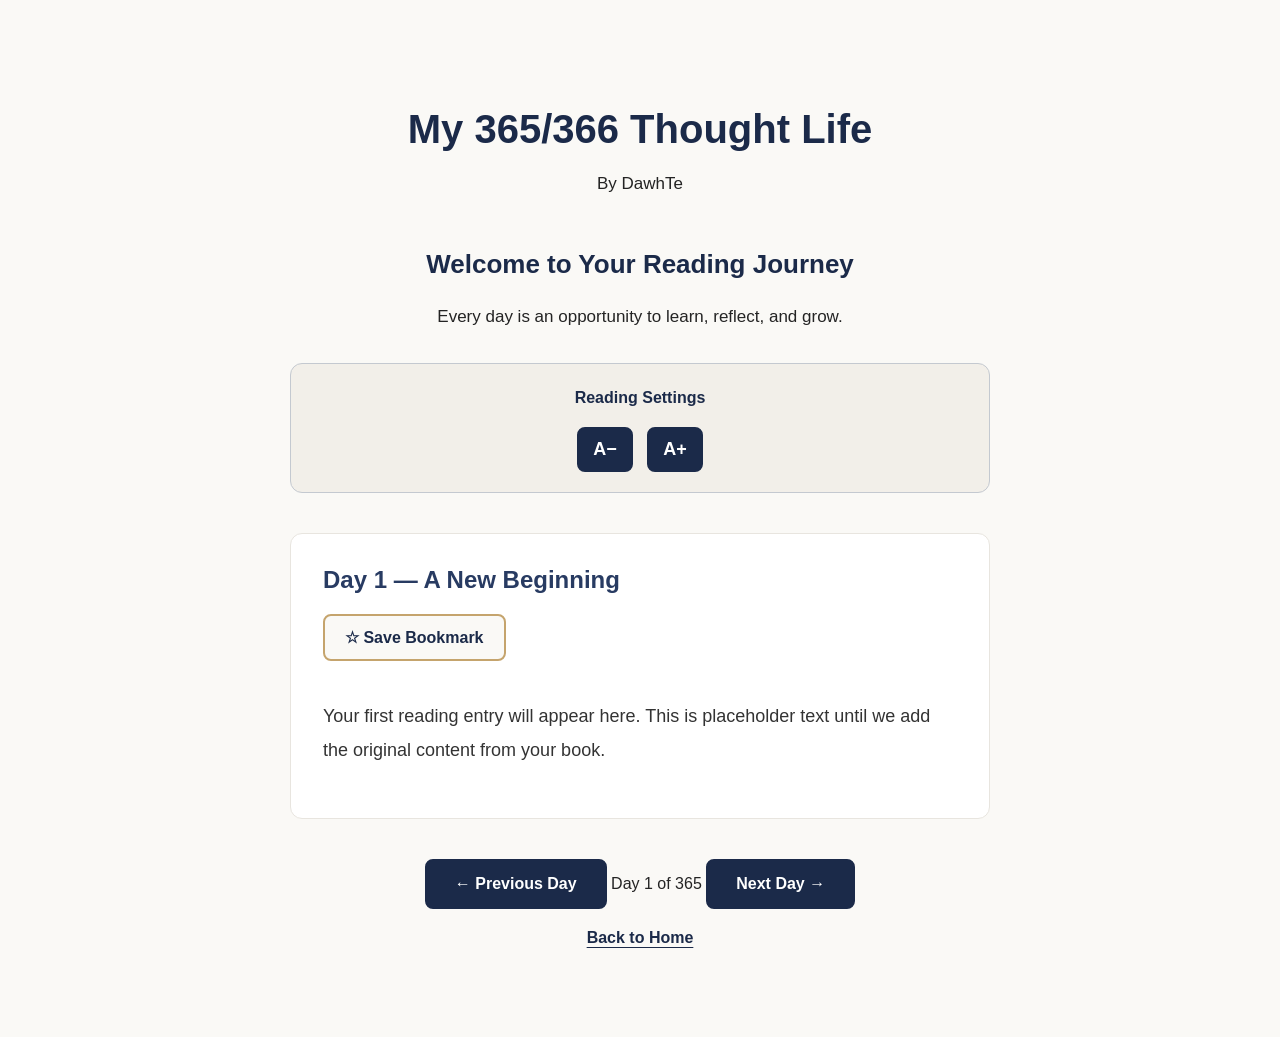
==== reader.html @ b51b65de "Initial commit - Doros v0.1 prototype" ====
<!DOCTYPE html>
<html lang="en">
<head>
  <meta charset="UTF-8">
  <meta name="viewport" content="width=device-width, initial-scale=1.0">

  <title>Reading | Doros</title>

  <link rel="stylesheet" href="style.css">
  <script src="reader.js" defer></script>
</head>

<body>
  <main>

    <!-- Book Information -->
    <h1>My 365/366 Thought Life</h1>
    <p>By DawhTe</p>

    <!-- Reading Introduction -->
    <h2>Welcome to Your Reading Journey</h2>

    <p>
      Every day is an opportunity to learn,
      reflect, and grow.
    </p>

    <!-- Accessible Reading Controls -->
    <div
      class="reading-controls"
      role="group"
      aria-label="Reading font size settings"
    >
      <p>Reading Settings</p>

      <button
        type="button"
        id="decrease-font"
        aria-label="Decrease reading text size"
      >
        A−
      </button>

      <button
        type="button"
        id="increase-font"
        aria-label="Increase reading text size"
      >
        A+
      </button>
    </div>

    <!-- Daily Reading Content -->
    <section class="reading-content">
      <h2>Day 1 — A New Beginning</h2>

      <!-- Bookmark Button -->
      <button
        type="button"
        id="bookmark-button"
        aria-pressed="false"
      >
        ☆ Save Bookmark
      </button>

      <p>
        Your first reading entry will appear here.
        This is placeholder text until we add
        the original content from your book.
      </p>
    </section>

    <!-- Daily Reading Navigation -->
    <nav
      class="day-navigation"
      aria-label="Daily reading navigation"
    >
      <button
        type="button"
        id="previous-day"
        disabled
      >
        ← Previous Day
      </button>

      <span id="current-day">
        Day 1 of 365
      </span>

      <button
        type="button"
        id="next-day"
      >
        Next Day →
      </button>
    </nav>

    <!-- Back to Homepage -->
    <a href="index.html">Back to Home</a>

  </main>
</body>
</html>
---- style.css ----
/* Doros - Brand Color Palette */

:root {
  --navy: #1B2A49;
  --gold: #C5A46D;
  --warm-white: #FAF9F6;
  --silver: #C4C9D0;
  --red: #A52A35;
  --text-dark: #242424;
}

/* Doros - Homepage Styles */

body {
  font-family: Arial, sans-serif;
  background-color: var(--warm-white);
  color: var(--text-dark);
  text-align: center;
  margin: 0;
  padding: 60px 20px;
}

h1 {
  font-size: 40px;
  margin-bottom: 12px;
}

h2 {
  font-size: 26px;
  margin-top: 50px;
}

p {
  font-size: 17px;
  line-height: 1.6;
}


/* Doros - Buttons */

button {
  background-color: var(--navy);
  color: white;
  border: 2px solid var(--navy);
  border-radius: 8px;
  padding: 14px 28px;
  font-size: 16px;
  font-weight: 600;
  cursor: pointer;
  transition: background-color 0.2s ease,
              border-color 0.2s ease;
}

button:hover {
  background-color: #30456b;
  border-color: var(--gold);
}

button:focus-visible {
  outline: 3px solid var(--gold);
  outline-offset: 3px;
}


/* Doros - Reading Page */

main {
  max-width: 700px;
  margin: 0 auto;
  padding: 20px;
}

main p {
  line-height: 1.8;
}

main a {
  color: #283b62;
  font-weight: bold;
}


/* Doros - Book Reading Content */

.reading-content {
  background-color: #ffffff;
  border: 1px solid #e8e5df;
  border-radius: 12px;
  padding: 32px;
  margin: 40px auto;
  text-align: left;
}

.reading-content h2 {
  font-size: 24px;
  margin-top: 0;
  color: #283b62;
}

.reading-content p {
  font-size: 18px;
  line-height: 1.9;
  color: #333333;
}

@media (max-width: 600px) {
  .reading-content {
    padding: 20px;
  }
}


/* Doros - Reading Page Details */

main > h1 {
  color: var(--navy);
}

main > h2 {
  color: var(--navy);
}

main > a {
  display: inline-block;
  margin-top: 10px;
  padding: 10px 16px;
  color: var(--navy);
  text-decoration: underline;
  text-underline-offset: 4px;
  border-radius: 6px;
}

main > a:hover {
  background-color: #eee9df;
}

main > a:focus-visible {
  outline: 3px solid var(--gold);
  outline-offset: 3px;
}


/* Doros - Reading Settings */

.reading-controls {
  background-color: #F2EFE9;
  border: 1px solid var(--silver);
  border-radius: 12px;
  padding: 20px;
  margin: 30px auto;
  text-align: center;
}

.reading-controls p {
  color: var(--navy);
  font-size: 16px;
  font-weight: 600;
  margin-top: 0;
  margin-bottom: 15px;
}

.reading-controls button {
  min-width: 55px;
  min-height: 44px;
  margin: 0 5px;
  padding: 10px 14px;
  font-size: 18px;
}


/* Doros - Bookmark Button */

#bookmark-button {
  background-color: var(--warm-white);
  color: var(--navy);
  border: 2px solid var(--gold);
  border-radius: 8px;
  padding: 12px 20px;
  margin-bottom: 20px;
  font-size: 16px;
  font-weight: 600;
  cursor: pointer;
}

#bookmark-button:hover {
  background-color: #F2E8D8;
}

#bookmark-button[aria-pressed="true"] {
  background-color: var(--navy);
  color: white;
  border-color: var(--gold);
}

#bookmark-button:focus-visible {
  outline: 3px solid var(--navy);
  outline-offset: 3px;
}


/* Doros - Mobile Responsive Design */

@media (max-width: 600px) {

  body {
    padding: 24px 12px;
  }

  h1 {
    font-size: 30px;
  }

  h2 {
    font-size: 22px;
  }

  main {
    padding: 12px;
  }

  .reading-content {
    padding: 20px 16px;
    margin: 24px auto;
  }

  .reading-controls {
    padding: 16px 10px;
  }

  .day-navigation {
    display: flex;
    flex-wrap: wrap;
    align-items: center;
    justify-content: center;
    gap: 12px;
  }

  .day-navigation button {
    padding: 12px;
    font-size: 14px;
    min-height: 44px;
  }

  #current-day {
    width: 100%;
    order: -1;
    font-weight: 600;
    color: var(--navy);
  }

}
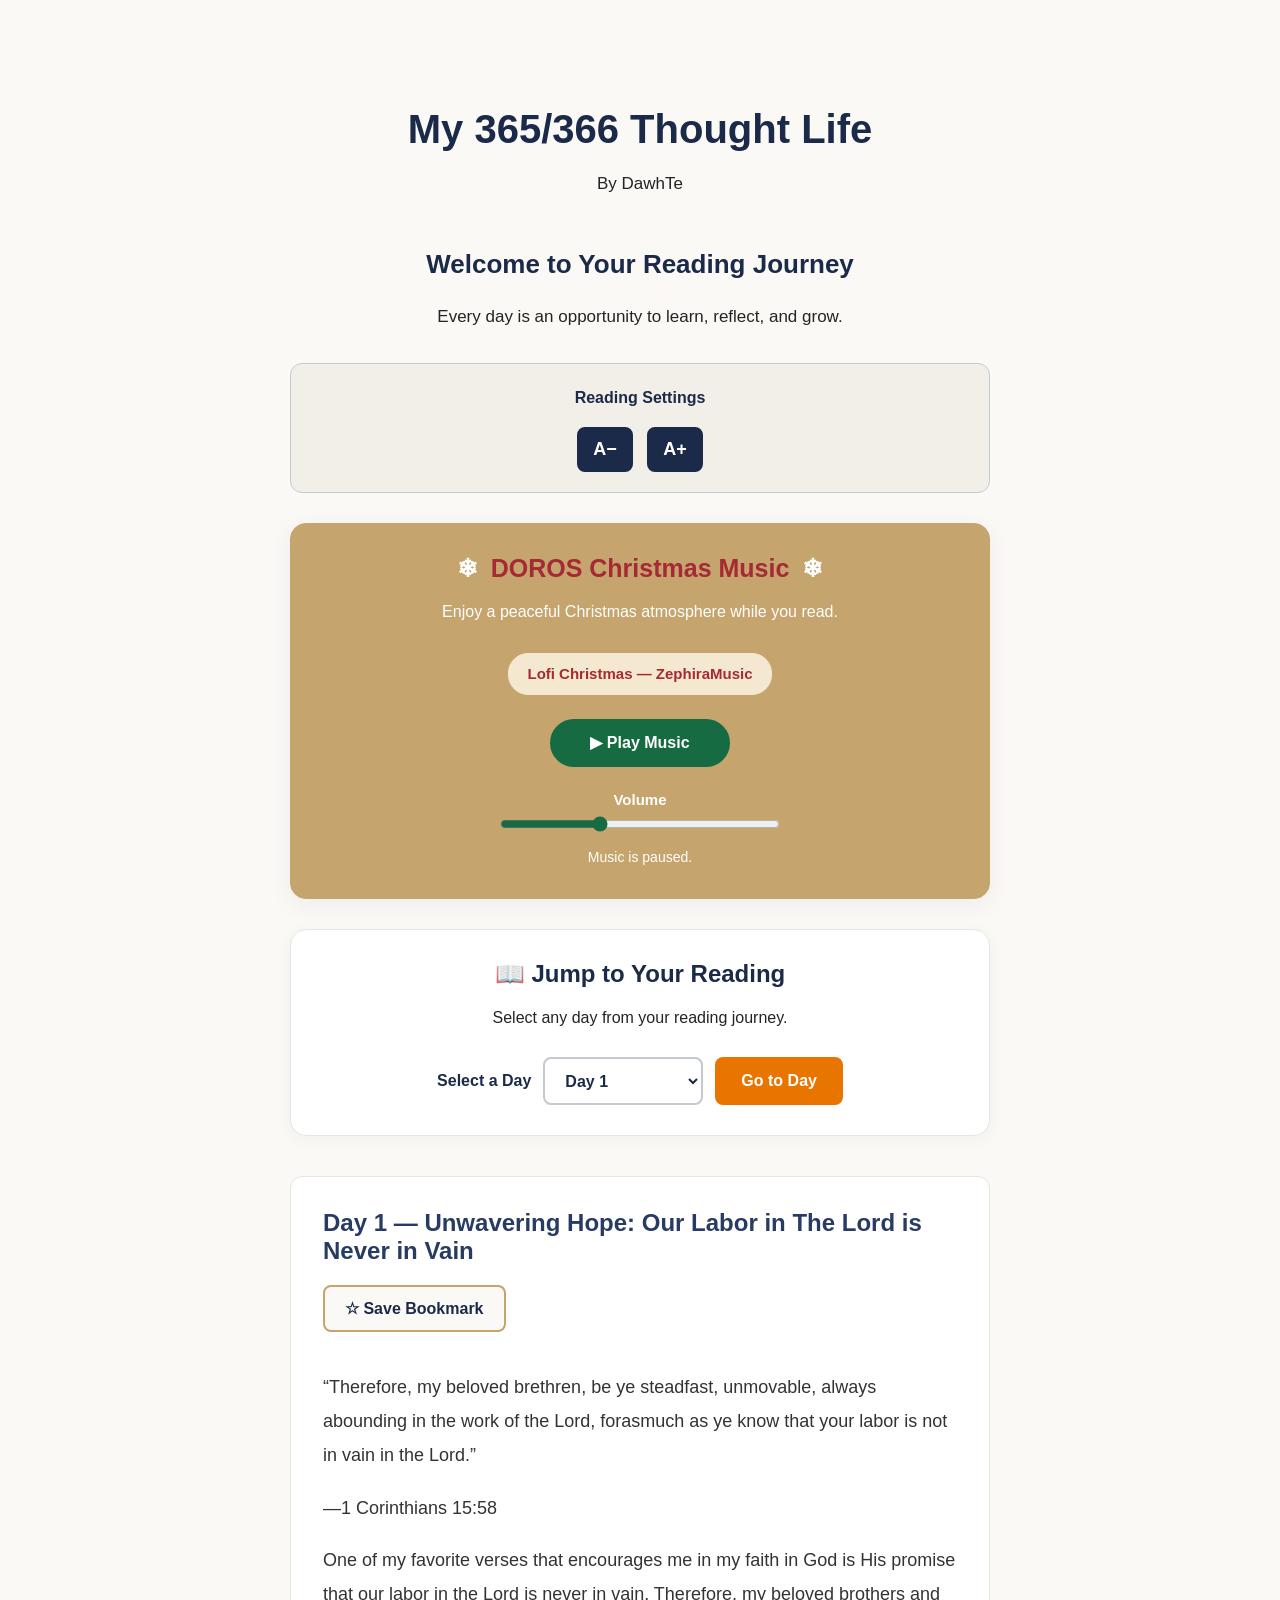
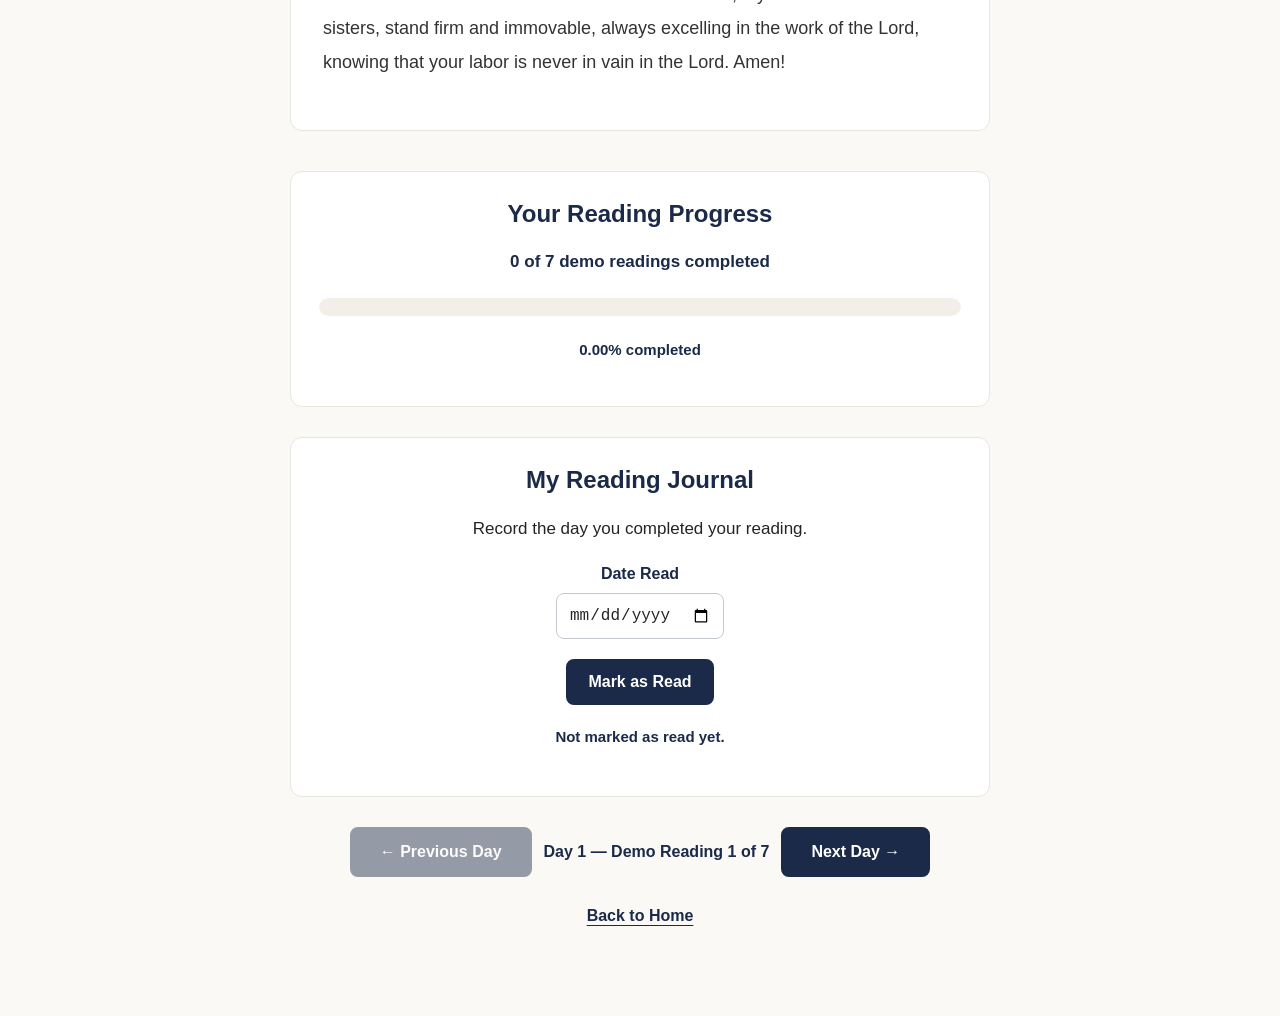
==== commit b7168ffc: "DOROS Competition Demo - 7 Readings and Music" ====
--- a/reader.html
+++ b/reader.html
@@ -8,17 +8,20 @@
   <title>Reading | Doros</title>
 
   <link rel="stylesheet" href="style.css">
+  <script src="book-data.js" defer></script>
   <script src="reader.js" defer></script>
 </head>
 
 <body>
   <main>
 
-    <!-- Book Information -->
+    <!-- ======================================
+         BOOK INFORMATION
+    ======================================= -->
+
     <h1>My 365/366 Thought Life</h1>
     <p>By DawhTe</p>
 
-    <!-- Reading Introduction -->
     <h2>Welcome to Your Reading Journey</h2>
 
     <p>
@@ -26,7 +29,11 @@
       reflect, and grow.
     </p>
 
-    <!-- Accessible Reading Controls -->
+
+    <!-- ======================================
+         READING FONT SIZE CONTROLS
+    ======================================= -->
+
     <div
       class="reading-controls"
       role="group"
@@ -51,11 +58,126 @@
       </button>
     </div>
 
-    <!-- Daily Reading Content -->
+
+    <!-- ======================================
+         DOROS CHRISTMAS MUSIC PLAYER
+    ======================================= -->
+
+    <section
+      class="music-player"
+      aria-labelledby="music-player-heading"
+    >
+
+      <h2 id="music-player-heading">
+        <span aria-hidden="true">❄</span>
+        DOROS Christmas Music
+        <span aria-hidden="true">❄</span>
+      </h2>
+
+      <p>
+        Enjoy a peaceful Christmas atmosphere
+        while you read.
+      </p>
+
+      <p id="music-track-name">
+        Lofi Christmas — ZephiraMusic
+      </p>
+
+      <audio
+        id="doros-audio"
+        preload="none"
+        loop
+      >
+        <source
+          src="music/library-ambience.mp3"
+          type="audio/mpeg"
+        >
+        Your browser does not support audio playback.
+      </audio>
+
+      <button
+        type="button"
+        id="music-play-pause"
+        aria-label="Play background music"
+      >
+        ▶ Play Music
+      </button>
+
+      <div class="music-volume-control">
+
+        <label for="music-volume">
+          Volume
+        </label>
+
+        <input
+          type="range"
+          id="music-volume"
+          min="0"
+          max="100"
+          value="35"
+          aria-label="Music volume"
+        >
+
+      </div>
+
+      <p
+        id="music-status"
+        role="status"
+        aria-live="polite"
+      >
+        Music is paused.
+      </p>
+
+    </section>
+
+
+    <!-- ======================================
+         JUMP TO DAY SELECTOR
+    ======================================= -->
+
+    <section
+      class="day-selector"
+      aria-labelledby="day-selector-heading"
+    >
+
+      <h2 id="day-selector-heading">
+        📖 Jump to Your Reading
+      </h2>
+
+      <p>
+        Select any day from your reading journey.
+      </p>
+
+      <div class="day-selector-controls">
+
+        <label for="jump-to-day">
+          Select a Day
+        </label>
+
+        <select id="jump-to-day">
+          <option value="1">Day 1</option>
+        </select>
+
+        <button
+          type="button"
+          id="go-to-day"
+        >
+          Go to Day
+        </button>
+
+      </div>
+
+    </section>
+
+
+    <!-- ======================================
+         DAILY READING CONTENT
+    ======================================= -->
+
     <section class="reading-content">
+
       <h2>Day 1 — A New Beginning</h2>
 
-      <!-- Bookmark Button -->
       <button
         type="button"
         id="bookmark-button"
@@ -64,18 +186,104 @@
         ☆ Save Bookmark
       </button>
 
+      <div id="book-text">
+        <p>Loading your reading...</p>
+      </div>
+
+    </section>
+
+
+    <!-- ======================================
+         READING PROGRESS TRACKER
+    ======================================= -->
+
+    <section
+      class="reading-progress"
+      aria-labelledby="reading-progress-heading"
+    >
+
+      <h2 id="reading-progress-heading">
+        Your Reading Progress
+      </h2>
+
+      <p id="progress-text">
+        0 of 366 days completed
+      </p>
+
+      <progress
+        id="reading-progress-bar"
+        value="0"
+        max="366"
+        aria-label="Reading completion progress"
+      ></progress>
+
+      <p id="progress-percentage">
+        0% completed
+      </p>
+
+    </section>
+
+
+    <!-- ======================================
+         READING COMPLETION JOURNAL
+    ======================================= -->
+
+    <section
+      class="reading-journal"
+      aria-labelledby="reading-journal-heading"
+    >
+
+      <h2 id="reading-journal-heading">
+        My Reading Journal
+      </h2>
+
       <p>
-        Your first reading entry will appear here.
-        This is placeholder text until we add
-        the original content from your book.
-      </p>
-    </section>
-
-    <!-- Daily Reading Navigation -->
+        Record the day you completed your reading.
+      </p>
+
+      <label for="reading-date">
+        Date Read
+      </label>
+
+      <input
+        type="date"
+        id="reading-date"
+      >
+
+      <button
+        type="button"
+        id="mark-as-read"
+        aria-pressed="false"
+      >
+        Mark as Read
+      </button>
+
+      <p
+        id="reading-status"
+        role="status"
+        aria-live="polite"
+      ></p>
+
+      <button
+        type="button"
+        id="remove-read-date"
+        hidden
+      >
+        Remove Reading Record
+      </button>
+
+    </section>
+
+
+    <!-- ======================================
+         DAILY READING NAVIGATION
+    ======================================= -->
+
     <nav
       class="day-navigation"
       aria-label="Daily reading navigation"
     >
+
       <button
         type="button"
         id="previous-day"
@@ -85,7 +293,7 @@
       </button>
 
       <span id="current-day">
-        Day 1 of 365
+        Day 1 of 366
       </span>
 
       <button
@@ -94,10 +302,17 @@
       >
         Next Day →
       </button>
+
     </nav>
 
-    <!-- Back to Homepage -->
-    <a href="index.html">Back to Home</a>
+
+    <!-- ======================================
+         BACK TO HOMEPAGE
+    ======================================= -->
+
+    <a href="index.html">
+      Back to Home
+    </a>
 
   </main>
 </body>
--- a/style.css
+++ b/style.css
@@ -1,4 +1,7 @@
-/* Doros - Brand Color Palette */
+
+/* ==========================================
+   DOROS — BRAND COLOR PALETTE
+========================================== */
 
 :root {
   --navy: #1B2A49;
@@ -7,9 +10,14 @@
   --silver: #C4C9D0;
   --red: #A52A35;
   --text-dark: #242424;
-}
-
-/* Doros - Homepage Styles */
+  --orange: #E87500;
+  --christmas-green: #176B42;
+}
+
+
+/* ==========================================
+   DOROS — HOMEPAGE STYLES
+========================================== */
 
 body {
   font-family: Arial, sans-serif;
@@ -36,7 +44,9 @@
 }
 
 
-/* Doros - Buttons */
+/* ==========================================
+   DOROS — BUTTONS
+========================================== */
 
 button {
   background-color: var(--navy);
@@ -47,8 +57,10 @@
   font-size: 16px;
   font-weight: 600;
   cursor: pointer;
-  transition: background-color 0.2s ease,
-              border-color 0.2s ease;
+
+  transition:
+    background-color 0.2s ease,
+    border-color 0.2s ease;
 }
 
 button:hover {
@@ -61,8 +73,19 @@
   outline-offset: 3px;
 }
 
-
-/* Doros - Reading Page */
+/* Make disabled buttons visibly inactive */
+button:disabled,
+button:disabled:hover {
+  opacity: 0.45;
+  cursor: not-allowed;
+  background-color: var(--navy);
+  border-color: var(--navy);
+}
+
+
+/* ==========================================
+   DOROS — READING PAGE
+========================================== */
 
 main {
   max-width: 700px;
@@ -80,7 +103,9 @@
 }
 
 
-/* Doros - Book Reading Content */
+/* ==========================================
+   DOROS — BOOK READING CONTENT
+========================================== */
 
 .reading-content {
   background-color: #ffffff;
@@ -98,19 +123,15 @@
 }
 
 .reading-content p {
-  font-size: 18px;
+  font-size: inherit;
   line-height: 1.9;
   color: #333333;
 }
 
-@media (max-width: 600px) {
-  .reading-content {
-    padding: 20px;
-  }
-}
-
-
-/* Doros - Reading Page Details */
+
+/* ==========================================
+   DOROS — READING PAGE DETAILS
+========================================== */
 
 main > h1 {
   color: var(--navy);
@@ -140,7 +161,9 @@
 }
 
 
-/* Doros - Reading Settings */
+/* ==========================================
+   DOROS — READING SETTINGS
+========================================== */
 
 .reading-controls {
   background-color: #F2EFE9;
@@ -168,7 +191,209 @@
 }
 
 
-/* Doros - Bookmark Button */
+/* ==========================================
+   DOROS — CHRISTMAS MUSIC PLAYER
+========================================== */
+
+.music-player {
+  background-color: var(--gold);
+  border: 1px solid var(--gold);
+  border-radius: 16px;
+  padding: 30px 24px;
+  margin: 30px auto;
+  text-align: center;
+  box-shadow: 0 6px 24px rgba(27, 42, 73, 0.06);
+}
+
+.music-player h2 {
+  color: var(--red);
+  font-size: 25px;
+  margin-top: 0;
+  margin-bottom: 12px;
+}
+
+/* White snowflakes, red heading */
+.music-player h2 span {
+  color: #ffffff;
+  display: inline-block;
+  margin: 0 6px;
+}
+
+.music-player > p {
+  color: #ffffff;
+  font-size: 16px;
+  line-height: 1.6;
+}
+
+#music-track-name {
+  display: inline-block;
+  background-color: #F5E8D0;
+  border: 1px solid #F5E8D0;
+  border-radius: 20px;
+  padding: 8px 18px;
+  margin: 12px auto 24px;
+  color: var(--red);
+  font-size: 15px;
+  font-weight: 600;
+}
+
+#music-play-pause {
+  display: block;
+  min-height: 48px;
+  min-width: 180px;
+  margin: 0 auto 24px;
+  padding: 12px 24px;
+  background-color: var(--christmas-green);
+  color: #ffffff;
+  border: 2px solid var(--christmas-green);
+  border-radius: 30px;
+  font-size: 16px;
+  font-weight: 600;
+}
+
+#music-play-pause:hover {
+  background-color: #105232;
+  border-color: #105232;
+}
+
+#music-play-pause.is-playing {
+  background-color: var(--christmas-green);
+  border-color: var(--christmas-green);
+  color: #ffffff;
+}
+
+#music-play-pause.is-playing:hover {
+  background-color: #105232;
+  border-color: #105232;
+}
+
+.music-volume-control {
+  max-width: 280px;
+  margin: 0 auto;
+}
+
+.music-volume-control label {
+  display: block;
+  color: #ffffff;
+  font-size: 15px;
+  font-weight: 600;
+  margin-bottom: 12px;
+}
+
+#music-volume {
+  display: block;
+  width: 100%;
+  height: 8px;
+  margin: 0 auto;
+  cursor: pointer;
+  accent-color: var(--christmas-green);
+}
+
+#music-volume:focus-visible {
+  outline: 3px solid #ffffff;
+  outline-offset: 5px;
+}
+
+#music-status {
+  margin: 18px auto 0;
+  color: #ffffff;
+  font-size: 14px;
+  font-weight: 500;
+}
+
+
+/* ==========================================
+   DOROS — JUMP TO DAY SELECTOR
+========================================== */
+
+.day-selector {
+  background-color: #ffffff;
+  border: 1px solid #e8e5df;
+  border-radius: 16px;
+  padding: 30px 24px;
+  margin: 30px auto;
+  text-align: center;
+  box-shadow: 0 4px 18px rgba(27, 42, 73, 0.04);
+}
+
+.day-selector h2 {
+  color: var(--navy);
+  font-size: 24px;
+  margin-top: 0;
+  margin-bottom: 12px;
+}
+
+.day-selector > p {
+  color: var(--text-dark);
+  font-size: 16px;
+  margin-bottom: 24px;
+}
+
+.day-selector-controls {
+  display: flex;
+  align-items: end;
+  justify-content: center;
+  flex-wrap: wrap;
+  gap: 12px;
+}
+
+.day-selector-controls label {
+  color: var(--navy);
+  font-size: 16px;
+  font-weight: 600;
+  align-self: center;
+}
+
+#jump-to-day {
+  box-sizing: border-box;
+  min-width: 160px;
+  min-height: 48px;
+  padding: 10px 16px;
+  background-color: #ffffff;
+  color: var(--navy);
+  border: 2px solid var(--silver);
+  border-radius: 8px;
+  font-family: Arial, sans-serif;
+  font-size: 16px;
+  font-weight: 600;
+  cursor: pointer;
+}
+
+#jump-to-day:hover {
+  border-color: var(--gold);
+}
+
+#jump-to-day:focus-visible {
+  outline: 3px solid var(--gold);
+  outline-offset: 3px;
+}
+
+/* Orange Go to Day button */
+#go-to-day {
+  min-height: 48px;
+  padding: 12px 24px;
+  background-color: var(--orange);
+  color: #ffffff;
+  border: 2px solid var(--orange);
+  border-radius: 8px;
+  font-size: 16px;
+  font-weight: 600;
+}
+
+#go-to-day:hover {
+  background-color: #CC6500;
+  border-color: #CC6500;
+}
+
+#go-to-day:focus-visible {
+  outline: 3px solid var(--navy);
+  outline-offset: 3px;
+}
+
+
+/* ==========================================
+   DOROS — BOOKMARK BUTTON
+========================================== */
 
 #bookmark-button {
   background-color: var(--warm-white);
@@ -198,7 +423,195 @@
 }
 
 
-/* Doros - Mobile Responsive Design */
+/* ==========================================
+   DOROS — READING PROGRESS TRACKER
+========================================== */
+
+.reading-progress {
+  background-color: #ffffff;
+  border: 1px solid #e8e5df;
+  border-radius: 12px;
+  padding: 28px;
+  margin: 30px auto;
+  text-align: center;
+}
+
+.reading-progress h2 {
+  color: var(--navy);
+  font-size: 24px;
+  margin-top: 0;
+}
+
+#progress-text {
+  color: var(--navy);
+  font-size: 17px;
+  font-weight: 600;
+}
+
+#reading-progress-bar {
+  display: block;
+  width: 100%;
+  height: 18px;
+  margin: 20px auto;
+  border: none;
+  border-radius: 20px;
+  overflow: hidden;
+  accent-color: var(--gold);
+}
+
+#reading-progress-bar::-webkit-progress-bar {
+  background-color: #F2EFE9;
+  border-radius: 20px;
+}
+
+#reading-progress-bar::-webkit-progress-value {
+  background-color: var(--gold);
+  border-radius: 20px;
+}
+
+#reading-progress-bar::-moz-progress-bar {
+  background-color: var(--gold);
+  border-radius: 20px;
+}
+
+#progress-percentage {
+  color: var(--navy);
+  font-size: 15px;
+  font-weight: 600;
+}
+
+
+/* ==========================================
+   DOROS — READING COMPLETION JOURNAL
+========================================== */
+
+.reading-journal {
+  background-color: #ffffff;
+  border: 1px solid #e8e5df;
+  border-radius: 12px;
+  padding: 28px;
+  margin: 30px auto;
+  text-align: center;
+}
+
+.reading-journal h2 {
+  color: var(--navy);
+  font-size: 24px;
+  margin-top: 0;
+}
+
+.reading-journal label {
+  display: block;
+  color: var(--navy);
+  font-size: 16px;
+  font-weight: 600;
+  margin: 20px 0 10px;
+}
+
+#reading-date {
+  display: block;
+  box-sizing: border-box;
+  max-width: 100%;
+  margin: 0 auto 20px;
+  padding: 12px;
+  border: 1px solid var(--silver);
+  border-radius: 8px;
+  font-size: 16px;
+  color: var(--text-dark);
+  background-color: white;
+}
+
+#reading-date:focus-visible {
+  outline: 3px solid var(--gold);
+  outline-offset: 3px;
+}
+
+#reading-status {
+  color: var(--navy);
+  font-size: 15px;
+  font-weight: 600;
+  margin: 18px 0;
+}
+
+#remove-read-date {
+  background-color: var(--warm-white);
+  color: var(--red);
+  border: 2px solid var(--red);
+  padding: 10px 16px;
+  font-size: 14px;
+}
+
+#remove-read-date:hover {
+  background-color: #F8E8E8;
+}
+
+#remove-read-date[hidden] {
+  display: none;
+}
+
+
+/* ==========================================
+   DOROS — MARK AS READ BUTTON
+========================================== */
+
+#mark-as-read {
+  background-color: var(--navy);
+  color: white;
+  border: 2px solid var(--navy);
+  border-radius: 8px;
+  padding: 12px 20px;
+  font-size: 16px;
+  font-weight: 600;
+  cursor: pointer;
+
+  transition:
+    background-color 0.2s ease,
+    border-color 0.2s ease;
+}
+
+#mark-as-read:hover {
+  background-color: #30456b;
+  border-color: #30456b;
+}
+
+#mark-as-read.is-read {
+  background-color: var(--orange);
+  color: white;
+  border-color: var(--orange);
+}
+
+#mark-as-read.is-read:hover {
+  background-color: #CC6500;
+  border-color: #CC6500;
+}
+
+
+/* ==========================================
+   DOROS — DAILY NAVIGATION
+========================================== */
+
+.day-navigation {
+  display: flex;
+  align-items: center;
+  justify-content: center;
+  flex-wrap: wrap;
+  gap: 12px;
+  margin: 30px auto 10px;
+}
+
+.day-navigation button {
+  min-height: 44px;
+}
+
+#current-day {
+  font-weight: 600;
+  color: var(--navy);
+}
+
+
+/* ==========================================
+   DOROS — MOBILE RESPONSIVE DESIGN
+========================================== */
 
 @media (max-width: 600px) {
 
@@ -227,11 +640,66 @@
     padding: 16px 10px;
   }
 
+  .music-player {
+    padding: 22px 16px;
+    margin: 24px auto;
+  }
+
+  .music-player h2 {
+    font-size: 22px;
+  }
+
+  .music-player h2 span {
+    margin: 0 3px;
+  }
+
+  #music-play-pause {
+    width: 100%;
+    max-width: 260px;
+  }
+
+  .music-volume-control {
+    max-width: 240px;
+  }
+
+  .day-selector {
+    padding: 22px 16px;
+    margin: 24px auto;
+  }
+
+  .day-selector h2 {
+    font-size: 22px;
+  }
+
+  .day-selector-controls {
+    flex-direction: column;
+    align-items: stretch;
+    gap: 12px;
+  }
+
+  .day-selector-controls label {
+    align-self: flex-start;
+  }
+
+  #jump-to-day {
+    width: 100%;
+  }
+
+  #go-to-day {
+    width: 100%;
+  }
+
+  .reading-progress {
+    padding: 20px 16px;
+    margin: 24px auto;
+  }
+
+  .reading-journal {
+    padding: 20px 16px;
+    margin: 24px auto;
+  }
+
   .day-navigation {
-    display: flex;
-    flex-wrap: wrap;
-    align-items: center;
-    justify-content: center;
     gap: 12px;
   }
 
@@ -244,8 +712,10 @@
   #current-day {
     width: 100%;
     order: -1;
-    font-weight: 600;
-    color: var(--navy);
-  }
-
-}
+  }
+
+  #mark-as-read {
+    min-height: 44px;
+  }
+
+}
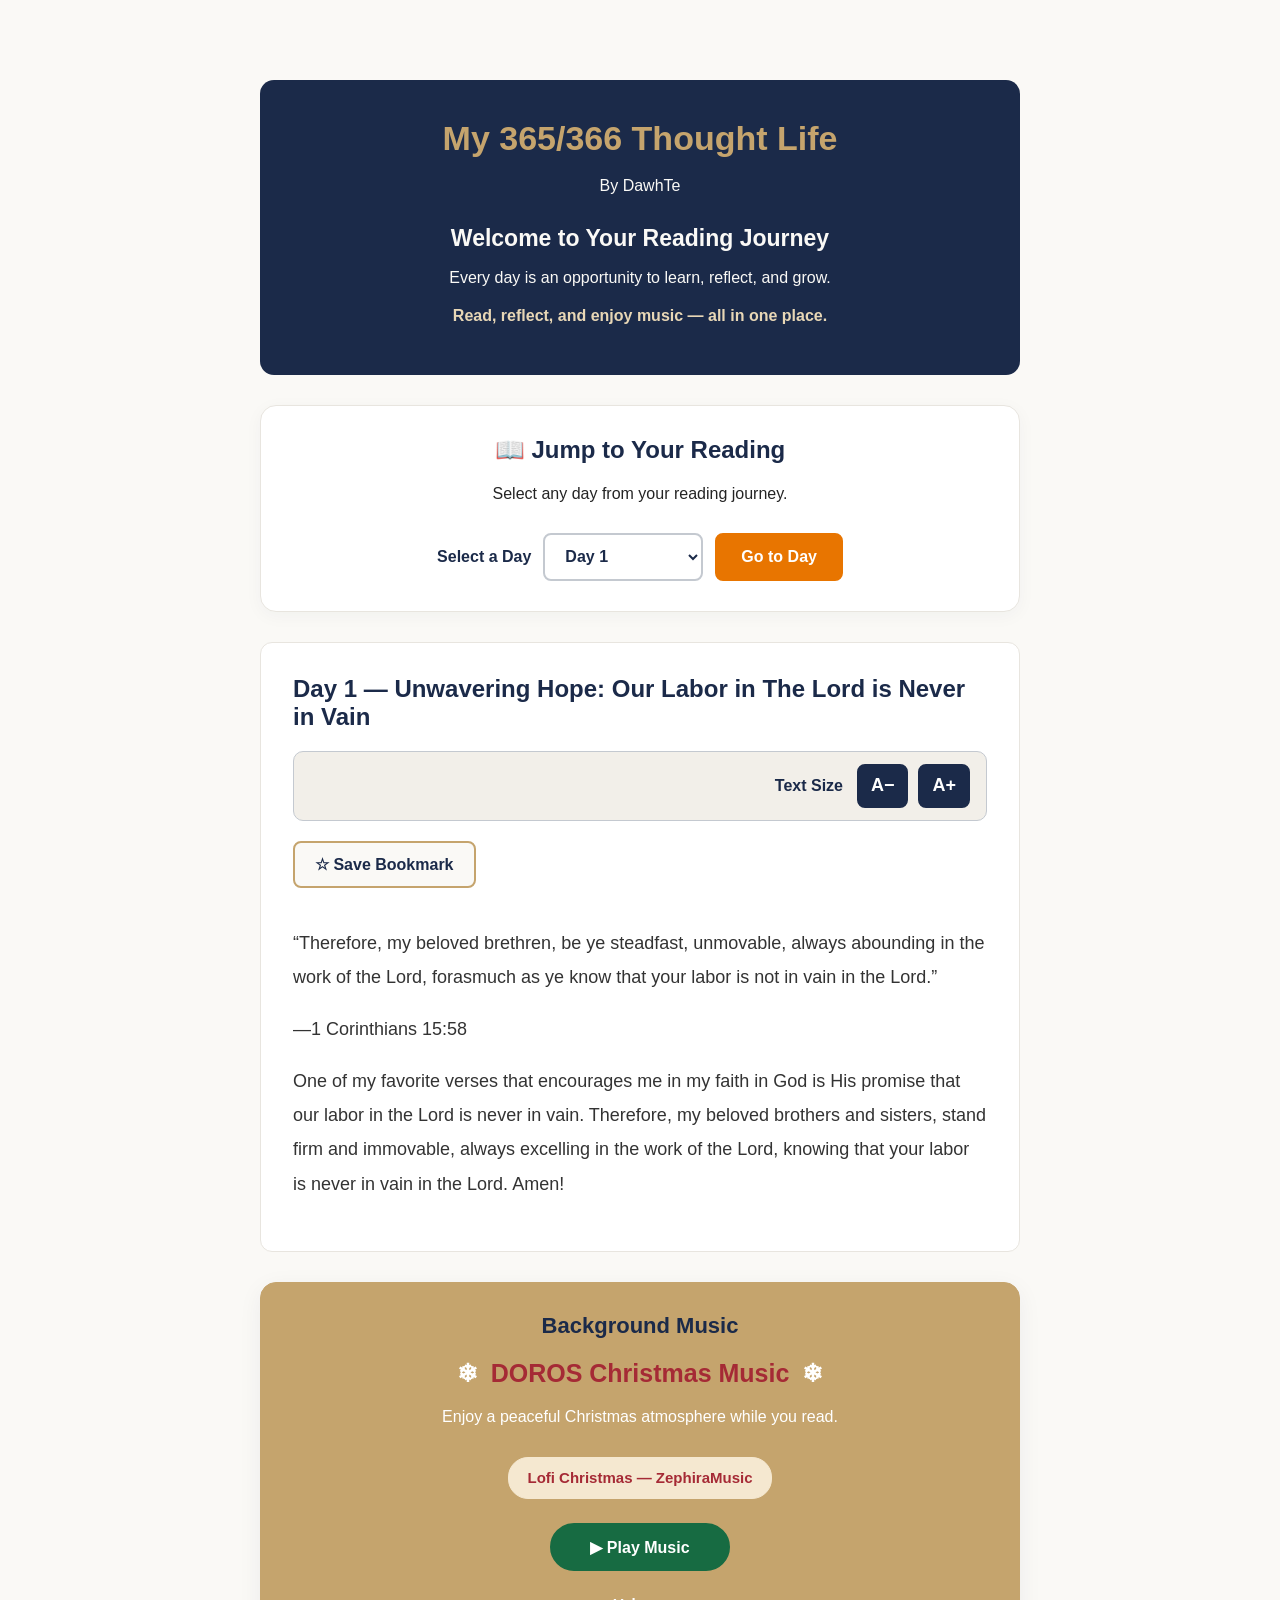
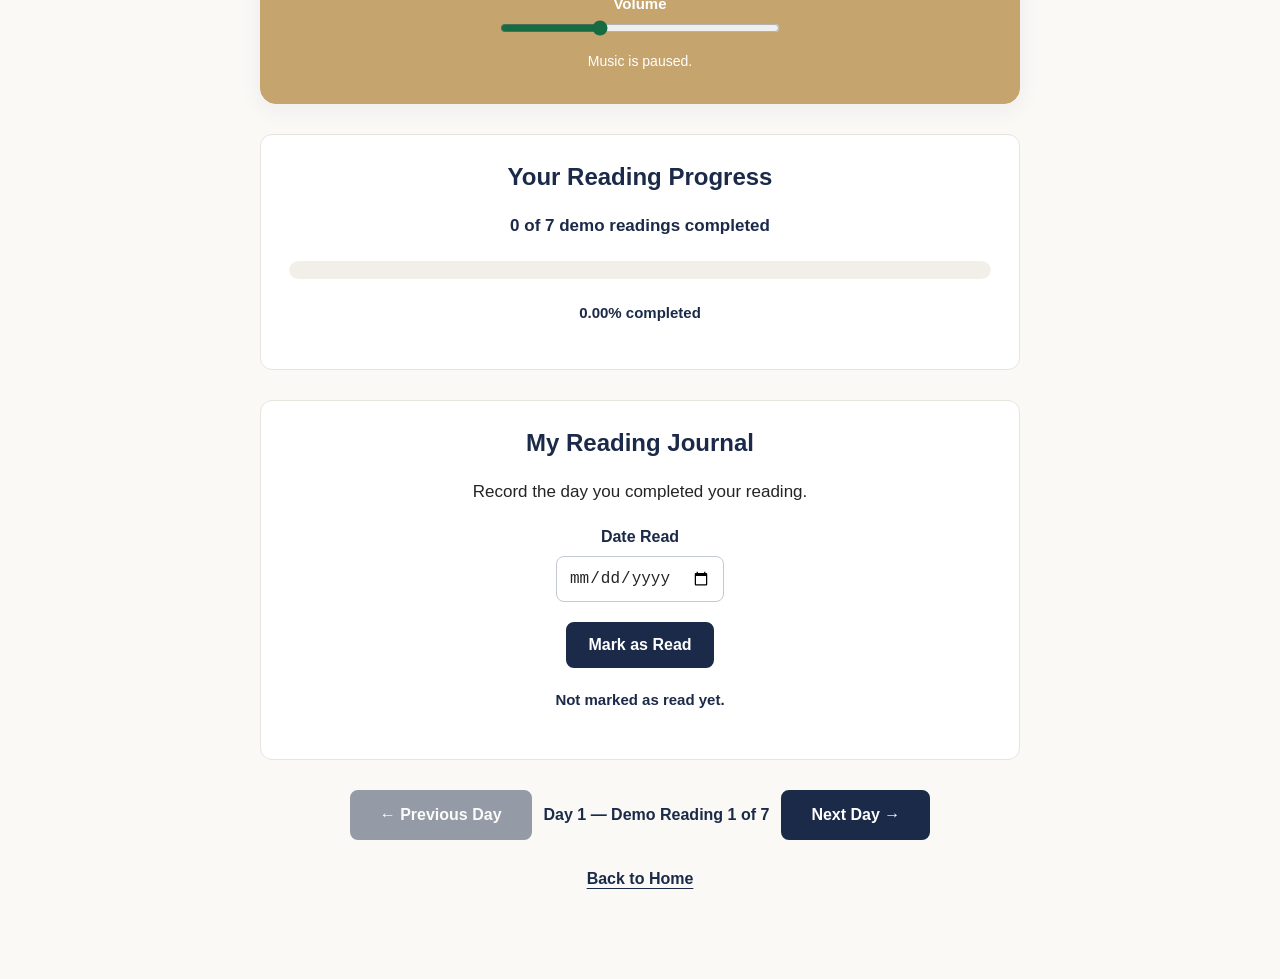
==== commit 2584d3e1: "Improve DOROS reader layout and accessibility" ====
--- a/reader.html
+++ b/reader.html
@@ -5,7 +5,7 @@
   <meta charset="UTF-8">
   <meta name="viewport" content="width=device-width, initial-scale=1.0">
 
-  <title>Reading | Doros</title>
+  <title>Reading | DOROS</title>
 
   <link rel="stylesheet" href="style.css">
   <script src="book-data.js" defer></script>
@@ -19,44 +19,113 @@
          BOOK INFORMATION
     ======================================= -->
 
-    <h1>My 365/366 Thought Life</h1>
-    <p>By DawhTe</p>
-
-    <h2>Welcome to Your Reading Journey</h2>
-
-    <p>
-      Every day is an opportunity to learn,
-      reflect, and grow.
-    </p>
-
-
-    <!-- ======================================
-         READING FONT SIZE CONTROLS
-    ======================================= -->
-
-    <div
-      class="reading-controls"
-      role="group"
-      aria-label="Reading font size settings"
-    >
-      <p>Reading Settings</p>
-
-      <button
-        type="button"
-        id="decrease-font"
-        aria-label="Decrease reading text size"
-      >
-        A−
-      </button>
-
-      <button
-        type="button"
-        id="increase-font"
-        aria-label="Increase reading text size"
-      >
-        A+
-      </button>
-    </div>
+    <header class="reader-introduction">
+      <h1>My 365/366 Thought Life</h1>
+      <p>By DawhTe</p>
+
+      <h2>Welcome to Your Reading Journey</h2>
+
+      <p>
+        Every day is an opportunity to learn,
+        reflect, and grow.
+      </p>
+
+      <p>
+        Read, reflect, and enjoy music —
+        all in one place.
+      </p>
+    </header>
+
+
+    <!-- ======================================
+         JUMP TO DAY SELECTOR
+    ======================================= -->
+
+    <section
+      class="day-selector"
+      aria-labelledby="day-selector-heading"
+    >
+
+      <h2 id="day-selector-heading">
+        📖 Jump to Your Reading
+      </h2>
+
+      <p>
+        Select any day from your reading journey.
+      </p>
+
+      <div class="day-selector-controls">
+
+        <label for="jump-to-day">
+          Select a Day
+        </label>
+
+        <select id="jump-to-day">
+          <option value="1">Day 1</option>
+        </select>
+
+        <button
+          type="button"
+          id="go-to-day"
+        >
+          Go to Day
+        </button>
+
+      </div>
+
+    </section>
+
+
+    <!-- ======================================
+         DAILY READING CONTENT
+    ======================================= -->
+
+    <section class="reading-content">
+
+      <h2>Day 1 — A New Beginning</h2>
+
+      <!-- Reading text size controls -->
+      <div
+        class="reading-controls"
+        role="group"
+        aria-label="Reading text size settings"
+      >
+
+        <span class="text-size-label">
+          Text Size
+        </span>
+
+        <button
+          type="button"
+          id="decrease-font"
+          aria-label="Decrease reading text size"
+        >
+          A−
+        </button>
+
+        <button
+          type="button"
+          id="increase-font"
+          aria-label="Increase reading text size"
+        >
+          A+
+        </button>
+
+      </div>
+
+      <button
+        type="button"
+        id="bookmark-button"
+        aria-pressed="false"
+      >
+        ☆ Save Bookmark
+      </button>
+
+      <div id="book-text">
+        <p>Loading your reading...</p>
+      </div>
+
+    </section>
 
 
     <!-- ======================================
@@ -67,6 +136,10 @@
       class="music-player"
       aria-labelledby="music-player-heading"
     >
+
+      <h2 class="background-music-heading">
+        Background Music
+      </h2>
 
       <h2 id="music-player-heading">
         <span aria-hidden="true">❄</span>
@@ -132,68 +205,6 @@
 
 
     <!-- ======================================
-         JUMP TO DAY SELECTOR
-    ======================================= -->
-
-    <section
-      class="day-selector"
-      aria-labelledby="day-selector-heading"
-    >
-
-      <h2 id="day-selector-heading">
-        📖 Jump to Your Reading
-      </h2>
-
-      <p>
-        Select any day from your reading journey.
-      </p>
-
-      <div class="day-selector-controls">
-
-        <label for="jump-to-day">
-          Select a Day
-        </label>
-
-        <select id="jump-to-day">
-          <option value="1">Day 1</option>
-        </select>
-
-        <button
-          type="button"
-          id="go-to-day"
-        >
-          Go to Day
-        </button>
-
-      </div>
-
-    </section>
-
-
-    <!-- ======================================
-         DAILY READING CONTENT
-    ======================================= -->
-
-    <section class="reading-content">
-
-      <h2>Day 1 — A New Beginning</h2>
-
-      <button
-        type="button"
-        id="bookmark-button"
-        aria-pressed="false"
-      >
-        ☆ Save Bookmark
-      </button>
-
-      <div id="book-text">
-        <p>Loading your reading...</p>
-      </div>
-
-    </section>
-
-
-    <!-- ======================================
          READING PROGRESS TRACKER
     ======================================= -->
 
--- a/style.css
+++ b/style.css
@@ -16,8 +16,12 @@
 
 
 /* ==========================================
-   DOROS — HOMEPAGE STYLES
-========================================== */
+   DOROS — GLOBAL STYLES
+========================================== */
+
+* {
+  box-sizing: border-box;
+}
 
 body {
   font-family: Arial, sans-serif;
@@ -73,7 +77,6 @@
   outline-offset: 3px;
 }
 
-/* Make disabled buttons visibly inactive */
 button:disabled,
 button:disabled:hover {
   opacity: 0.45;
@@ -88,7 +91,7 @@
 ========================================== */
 
 main {
-  max-width: 700px;
+  max-width: 800px;
   margin: 0 auto;
   padding: 20px;
 }
@@ -100,6 +103,46 @@
 main a {
   color: #283b62;
   font-weight: bold;
+}
+
+
+/* ==========================================
+   DOROS — READER INTRODUCTION
+========================================== */
+
+.reader-introduction {
+  background-color: var(--navy);
+  color: var(--warm-white);
+  border-radius: 14px;
+  padding: 36px 24px;
+  margin: 0 auto 30px;
+  text-align: center;
+}
+
+.reader-introduction h1 {
+  color: var(--gold);
+  font-size: 34px;
+  margin: 0 0 12px;
+  line-height: 1.3;
+}
+
+.reader-introduction h2 {
+  color: var(--warm-white);
+  font-size: 23px;
+  margin: 26px 0 12px;
+}
+
+.reader-introduction p {
+  color: var(--warm-white);
+  font-size: 16px;
+  margin: 10px auto;
+  max-width: 600px;
+  line-height: 1.7;
+}
+
+.reader-introduction p:last-child {
+  color: #E8D7B6;
+  font-weight: 600;
 }
 
 
@@ -112,14 +155,15 @@
   border: 1px solid #e8e5df;
   border-radius: 12px;
   padding: 32px;
-  margin: 40px auto;
+  margin: 30px auto;
   text-align: left;
 }
 
 .reading-content h2 {
   font-size: 24px;
   margin-top: 0;
-  color: #283b62;
+  margin-bottom: 20px;
+  color: var(--navy);
 }
 
 .reading-content p {
@@ -128,6 +172,11 @@
   color: #333333;
 }
 
+#book-text {
+  margin-top: 18px;
+  overflow-wrap: break-word;
+}
+
 
 /* ==========================================
    DOROS — READING PAGE DETAILS
@@ -162,32 +211,39 @@
 
 
 /* ==========================================
-   DOROS — READING SETTINGS
+   DOROS — READING TEXT SIZE CONTROLS
 ========================================== */
 
 .reading-controls {
+  display: flex;
+  align-items: center;
+  justify-content: flex-end;
+  flex-wrap: wrap;
+  gap: 10px;
+
   background-color: #F2EFE9;
   border: 1px solid var(--silver);
-  border-radius: 12px;
-  padding: 20px;
-  margin: 30px auto;
-  text-align: center;
-}
-
-.reading-controls p {
-  color: var(--navy);
-  font-size: 16px;
-  font-weight: 600;
-  margin-top: 0;
-  margin-bottom: 15px;
+  border-radius: 10px;
+
+  padding: 12px 16px;
+  margin: 16px 0 20px;
+  text-align: right;
+}
+
+.text-size-label {
+  color: var(--navy);
+  font-size: 16px;
+  font-weight: 600;
+  margin-right: 4px;
 }
 
 .reading-controls button {
-  min-width: 55px;
+  min-width: 48px;
   min-height: 44px;
-  margin: 0 5px;
-  padding: 10px 14px;
+  margin: 0;
+  padding: 9px 12px;
   font-size: 18px;
+  border-radius: 8px;
 }
 
 
@@ -205,25 +261,40 @@
   box-shadow: 0 6px 24px rgba(27, 42, 73, 0.06);
 }
 
-.music-player h2 {
+/* Background Music heading */
+
+.music-player .background-music-heading {
+  color: var(--navy);
+  font-size: 22px;
+  font-weight: 700;
+  margin: 0 0 20px;
+}
+
+/* Christmas title */
+
+.music-player #music-player-heading {
   color: var(--red);
   font-size: 25px;
-  margin-top: 0;
-  margin-bottom: 12px;
-}
-
-/* White snowflakes, red heading */
-.music-player h2 span {
+  margin: 0 0 12px;
+}
+
+/* White snowflakes */
+
+.music-player #music-player-heading span {
   color: #ffffff;
   display: inline-block;
   margin: 0 6px;
 }
 
+/* Music description */
+
 .music-player > p {
   color: #ffffff;
   font-size: 16px;
   line-height: 1.6;
 }
+
+/* Music track title */
 
 #music-track-name {
   display: inline-block;
@@ -236,6 +307,8 @@
   font-size: 15px;
   font-weight: 600;
 }
+
+/* Green music play button */
 
 #music-play-pause {
   display: block;
@@ -267,6 +340,8 @@
   border-color: #105232;
 }
 
+/* Music volume */
+
 .music-volume-control {
   max-width: 280px;
   margin: 0 auto;
@@ -345,7 +420,6 @@
 }
 
 #jump-to-day {
-  box-sizing: border-box;
   min-width: 160px;
   min-height: 48px;
   padding: 10px 16px;
@@ -369,6 +443,7 @@
 }
 
 /* Orange Go to Day button */
+
 #go-to-day {
   min-height: 48px;
   padding: 12px 24px;
@@ -510,7 +585,6 @@
 
 #reading-date {
   display: block;
-  box-sizing: border-box;
   max-width: 100%;
   margin: 0 auto 20px;
   padding: 12px;
@@ -631,13 +705,36 @@
     padding: 12px;
   }
 
+  .reader-introduction {
+    padding: 28px 16px;
+  }
+
+  .reader-introduction h1 {
+    font-size: 27px;
+  }
+
+  .reader-introduction h2 {
+    font-size: 21px;
+  }
+
   .reading-content {
     padding: 20px 16px;
     margin: 24px auto;
   }
 
   .reading-controls {
-    padding: 16px 10px;
+    justify-content: center;
+    padding: 12px 10px;
+    gap: 8px;
+  }
+
+  .text-size-label {
+    font-size: 15px;
+  }
+
+  .reading-controls button {
+    min-width: 48px;
+    min-height: 44px;
   }
 
   .music-player {
@@ -645,11 +742,15 @@
     margin: 24px auto;
   }
 
-  .music-player h2 {
+  .music-player .background-music-heading {
+    font-size: 20px;
+  }
+
+  .music-player #music-player-heading {
     font-size: 22px;
   }
 
-  .music-player h2 span {
+  .music-player #music-player-heading span {
     margin: 0 3px;
   }
 
